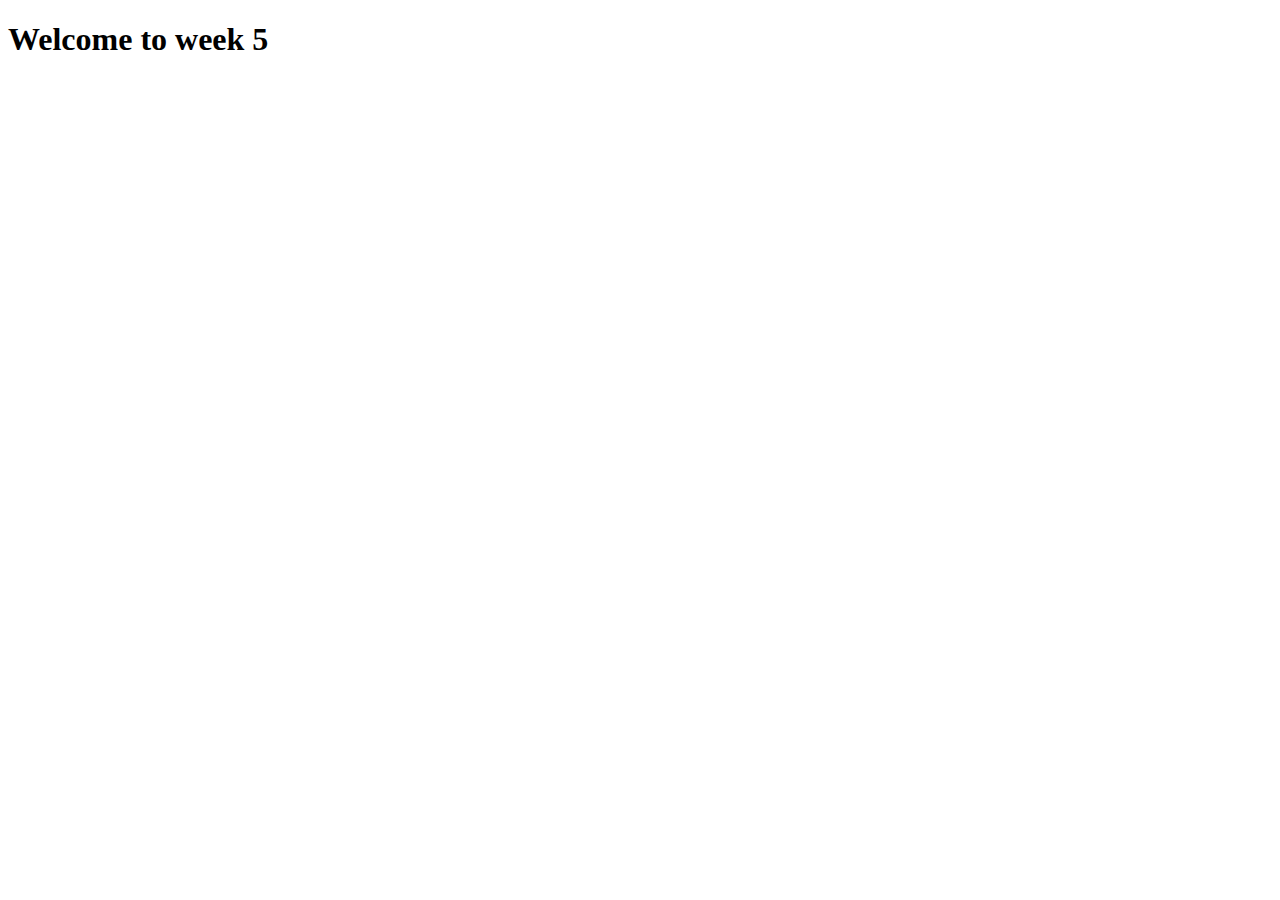
==== index.html @ 3c518db7 "Initial commit by Ajakaye Ramatu" ====
<!DOCTYPE html>
<html lang="en">
<head>
    <meta charset="UTF-8">
    <meta http-equiv="X-UA-Compatible" content="IE=edge">
    <meta name="viewport" content="width=device-width, initial-scale=1.0">
    <title>Document</title>
</head>
<body>
    <h1>Welcome to week 5</h1>
</body>
</html>
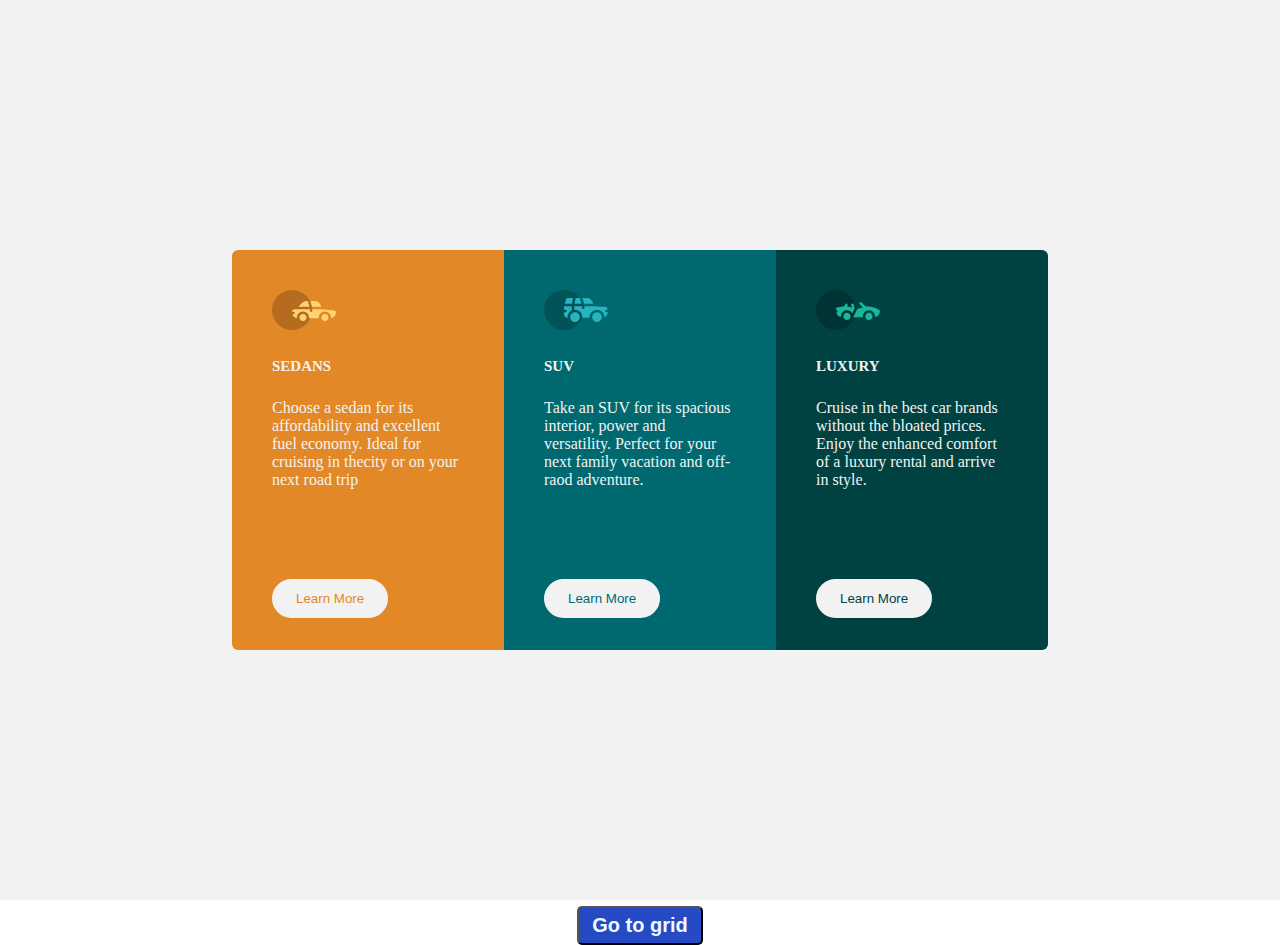
==== commit a1930f5b: "Week 4 task done" ====
--- a/index.html
+++ b/index.html
@@ -4,9 +4,63 @@
     <meta charset="UTF-8">
     <meta http-equiv="X-UA-Compatible" content="IE=edge">
     <meta name="viewport" content="width=device-width, initial-scale=1.0">
-    <title>Document</title>
+    <title>3-column card</title>
+    <link rel="stylesheet" href="index.css">
 </head>
 <body>
-    <h1>Welcome to week 5</h1>
+    <div class="container">
+        <div class="items">
+            <div class="item one">
+                <div class="image">
+                    <img src="./images/icon-sedans.svg" alt="">
+                </div>
+                <div class="content">
+                    <h1>SEDANS</h1>
+                    <P>
+                        Choose a sedan for its affordability
+                        and excellent fuel economy. Ideal for
+                        cruising in thecity or on your next road trip
+                    </P>
+                    <button>
+                        Learn More
+                    </button>
+                </div>
+            </div>
+            <div class="item two">
+                <div class="image">
+                    <img src="./images/icon-suvs.svg" alt="">
+                </div>
+                <div class="content">
+                    <h1>SUV</h1>
+                    <P>
+                        Take an SUV for its spacious interior, power and versatility.
+                        Perfect for your next family vacation and off-raod adventure.
+                    </P>
+                    <button>
+                        Learn More
+                    </button>
+                </div>
+            </div>
+            <div class="item three">
+                <div class="image">
+                    <img src="./images/icon-luxury.svg" alt="">
+                </div>
+                <div class="content">
+                    <h1>LUXURY</h1>
+                    <P>
+                        Cruise in the best car brands without the bloated prices.
+                        Enjoy the enhanced comfort of a luxury rental and arrive in style.
+                    </P>
+                    <button>
+                        Learn More
+                    </button>
+                </div>
+            </div>
+    
+        </div>
+    </div>
+    <div class="press">
+        <button class="back"><a href="grid.html">Go to grid</a></button>
+    </div>
 </body>
 </html>--- a/index.css
+++ b/index.css
@@ -0,0 +1,169 @@
+ @import url('https://fonts.google.com/specimen/Lexend+Deca');
+ @import url('https://fonts.google.com/specimen/Big+Shoulders+Display');
+
+ * {
+     box-sizing: border-box;
+     margin: 0;
+     padding: 0;
+ }
+
+ :root {
+     --Bright-orange: hsl(31, 77%, 52%);
+     --Dark-cyan: hsl(184, 100%, 22%);
+     --Very-dark-cyan: hsl(179, 100%, 13%);
+
+     /* paragraphs */
+     --Transparent-white: hsla(0, 0%, 100%, 0.75);
+
+     /*background, headings, buttons*/
+     --Very-light-gray: hsl(0, 0%, 95%)
+ }
+
+
+ .items {
+     background-color: var(--Very-light-gray);
+     min-height: 100vh;
+     display: flex;
+     align-items: center;
+     flex-direction: row;
+     justify-content: center;
+ }
+
+ .item {
+     background-color: var(--Dark-cyan);
+     min-height: 25rem;
+     max-width: 17rem;
+     padding: 2.5rem;
+     position: relative;
+ }
+
+ .item .image {
+     margin-bottom: 1.5rem;
+ }
+
+ .item h1 {
+     color: var(--Very-light-gray);
+     font-family: 'Big Sholder Display', cursive;
+     font-size: 15px
+ }
+
+ .item p {
+     color: var(--Very-light-gray);
+     font-family: 'Lexend Deca' sans-serif;
+     margin-top: 1.5rem;
+     margin-bottom: 6rem;
+ }
+
+ .item button {
+     position: absolute;
+     background: var(--Very-light-gray);
+     border: 2px solid var(--Very-light-gray);
+     text-align: center;
+     padding: 10px 22px;
+     bottom: 0;
+     margin-bottom: 2rem;
+     border-radius: 30px;
+     color: var(--Very-dark-cyan);
+     cursor: pointer;
+     font-family: 'Lexend Deca' sans-serif;
+ }
+
+ .one {
+     background-color: var(--Bright-orange);
+     border-top-left-radius: 6px;
+     border-bottom-left-radius: 6px;
+ }
+
+ .two {
+     background-color: var(--Dark-cyan);
+
+ }
+
+ .three {
+     background-color: var(--Very-dark-cyan);
+     border-top-right-radius: 6px;
+     border-bottom-right-radius: 6px;
+ }
+
+ .one button {
+     color: var(--Bright-orange);
+ }
+
+ .two button {
+     color: var(--Dark-cyan);
+ }
+
+ .three button {
+     color: var(--Very-dark-cyan);
+ }
+
+ button:hover {
+     background-color: transparent;
+     color: var(--Very-light-gray);
+ }
+
+ .press {
+     display: flex;
+     align-items: center;
+     flex-direction: row;
+     justify-content: center;
+     padding-top: 6px;
+ }
+
+ .back {
+     padding-left: 13px;
+     padding-right: 13px;
+     padding-top: 6px;
+     padding-bottom: 6px;
+     background-color: rgb(37, 74, 196);
+     border-radius: 5px;
+     cursor: pointer;
+ }
+
+ .back a {
+     color: aliceblue;
+     font-weight: 600;
+     font-size: 20px;
+     text-decoration: none;
+
+ }
+
+ a:hover {
+     color: rgb(61, 61, 226);
+     background-color: transparent;
+ }
+
+
+ @media(max-width: 375px) {
+     .items {
+         flex-direction: column;
+         padding: 5rem 0;
+     }
+
+     .item {
+         min-height: 10rem;
+     }
+
+     .back {
+         padding-left: 13px;
+         padding-right: 13px;
+         padding-top: 6px;
+         padding-bottom: 6px;
+         background-color: rgb(37, 74, 196);
+         border-radius: 5px;
+         cursor: pointer;
+     }
+
+     .back a {
+         color: aliceblue;
+         font-weight: 600;
+         font-size: 20px;
+         display: flex;
+     }
+
+     a:hover {
+         color: rgb(61, 61, 226);
+         background-color: transparent;
+
+     }
+ }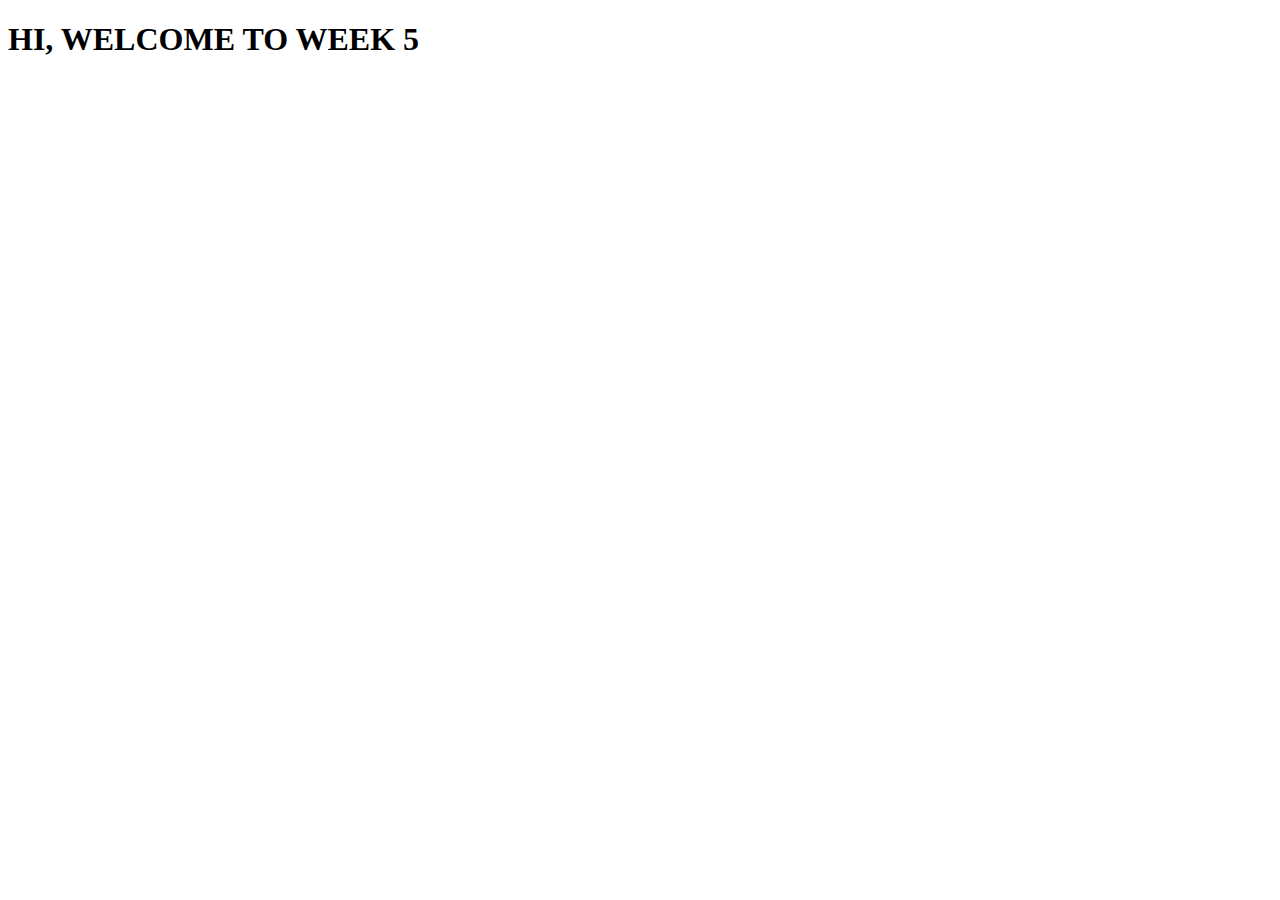
==== commit b88912bf: "week 5 task" ====
--- a/index.html
+++ b/index.html
@@ -4,63 +4,9 @@
     <meta charset="UTF-8">
     <meta http-equiv="X-UA-Compatible" content="IE=edge">
     <meta name="viewport" content="width=device-width, initial-scale=1.0">
-    <title>3-column card</title>
-    <link rel="stylesheet" href="index.css">
+    <title>Document</title>
 </head>
 <body>
-    <div class="container">
-        <div class="items">
-            <div class="item one">
-                <div class="image">
-                    <img src="./images/icon-sedans.svg" alt="">
-                </div>
-                <div class="content">
-                    <h1>SEDANS</h1>
-                    <P>
-                        Choose a sedan for its affordability
-                        and excellent fuel economy. Ideal for
-                        cruising in thecity or on your next road trip
-                    </P>
-                    <button>
-                        Learn More
-                    </button>
-                </div>
-            </div>
-            <div class="item two">
-                <div class="image">
-                    <img src="./images/icon-suvs.svg" alt="">
-                </div>
-                <div class="content">
-                    <h1>SUV</h1>
-                    <P>
-                        Take an SUV for its spacious interior, power and versatility.
-                        Perfect for your next family vacation and off-raod adventure.
-                    </P>
-                    <button>
-                        Learn More
-                    </button>
-                </div>
-            </div>
-            <div class="item three">
-                <div class="image">
-                    <img src="./images/icon-luxury.svg" alt="">
-                </div>
-                <div class="content">
-                    <h1>LUXURY</h1>
-                    <P>
-                        Cruise in the best car brands without the bloated prices.
-                        Enjoy the enhanced comfort of a luxury rental and arrive in style.
-                    </P>
-                    <button>
-                        Learn More
-                    </button>
-                </div>
-            </div>
-    
-        </div>
-    </div>
-    <div class="press">
-        <button class="back"><a href="grid.html">Go to grid</a></button>
-    </div>
+    <h1>HI, WELCOME TO WEEK 5</h1>
 </body>
 </html>